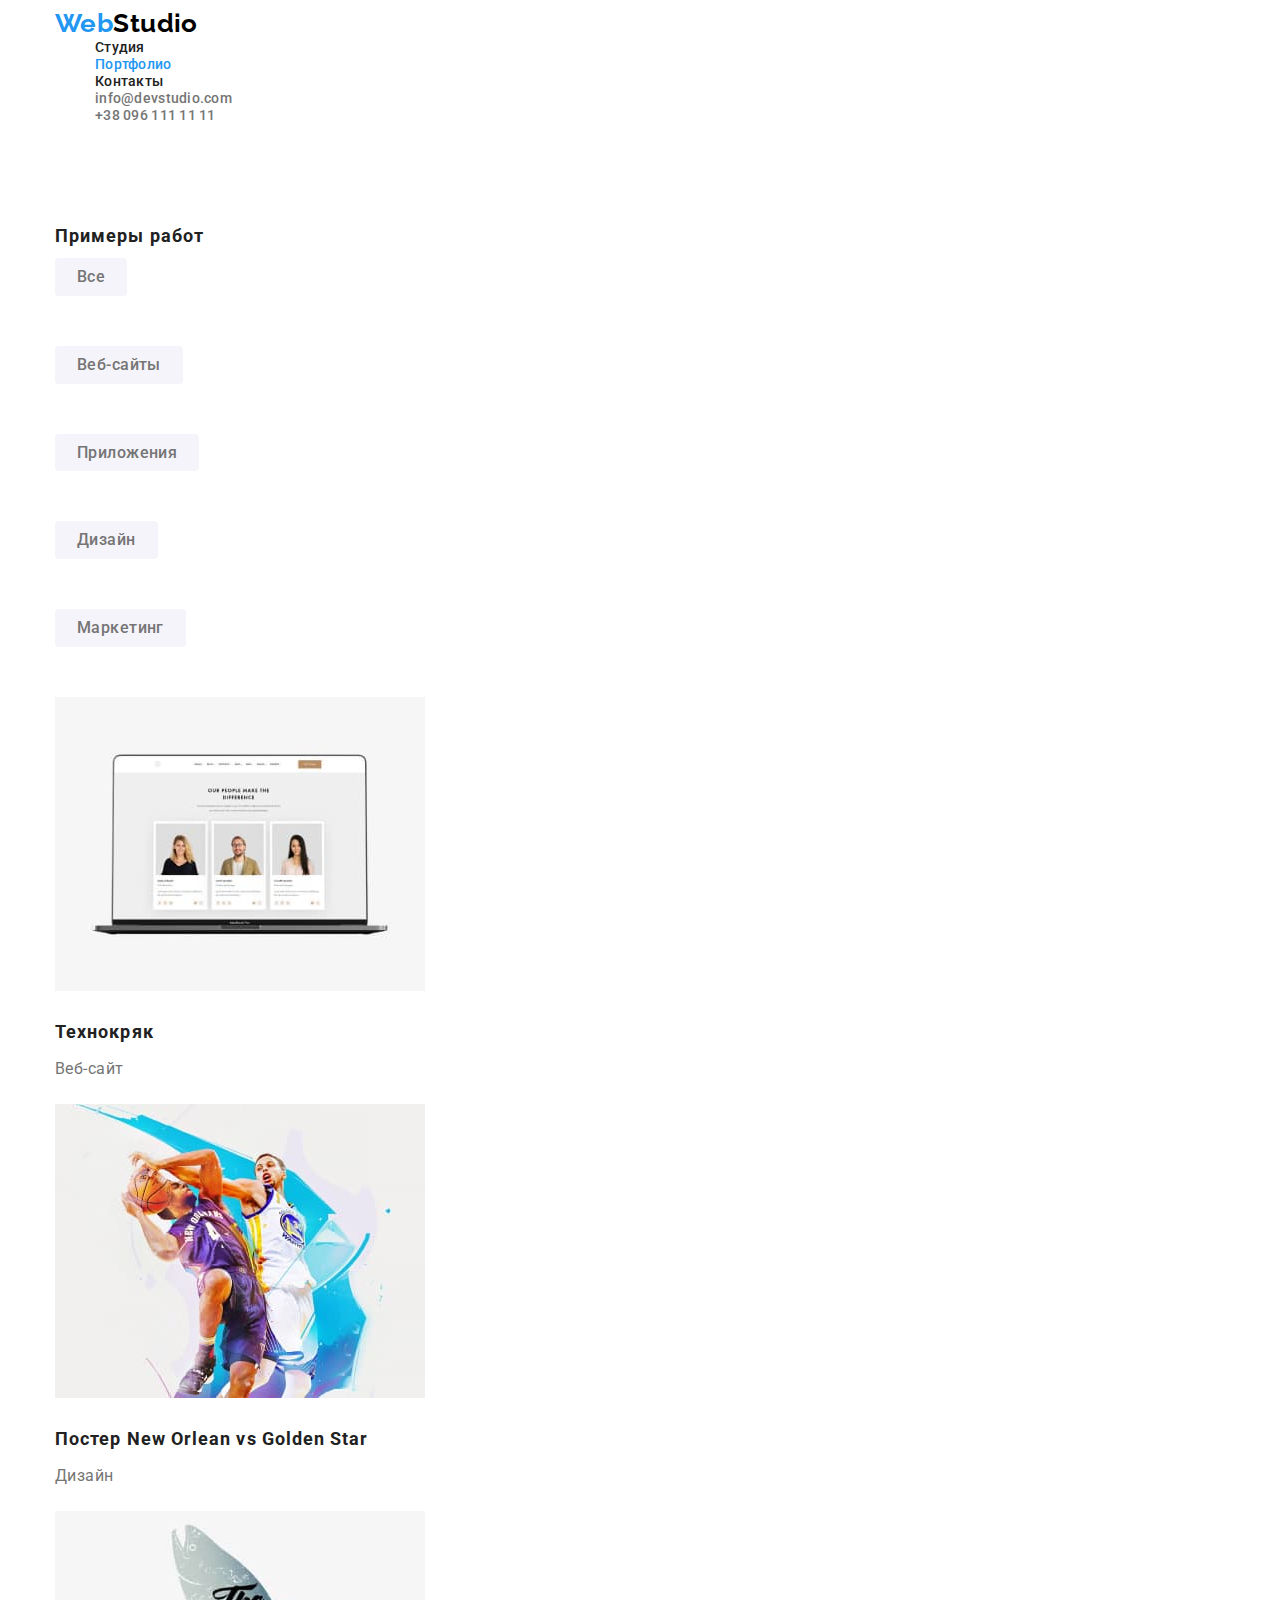
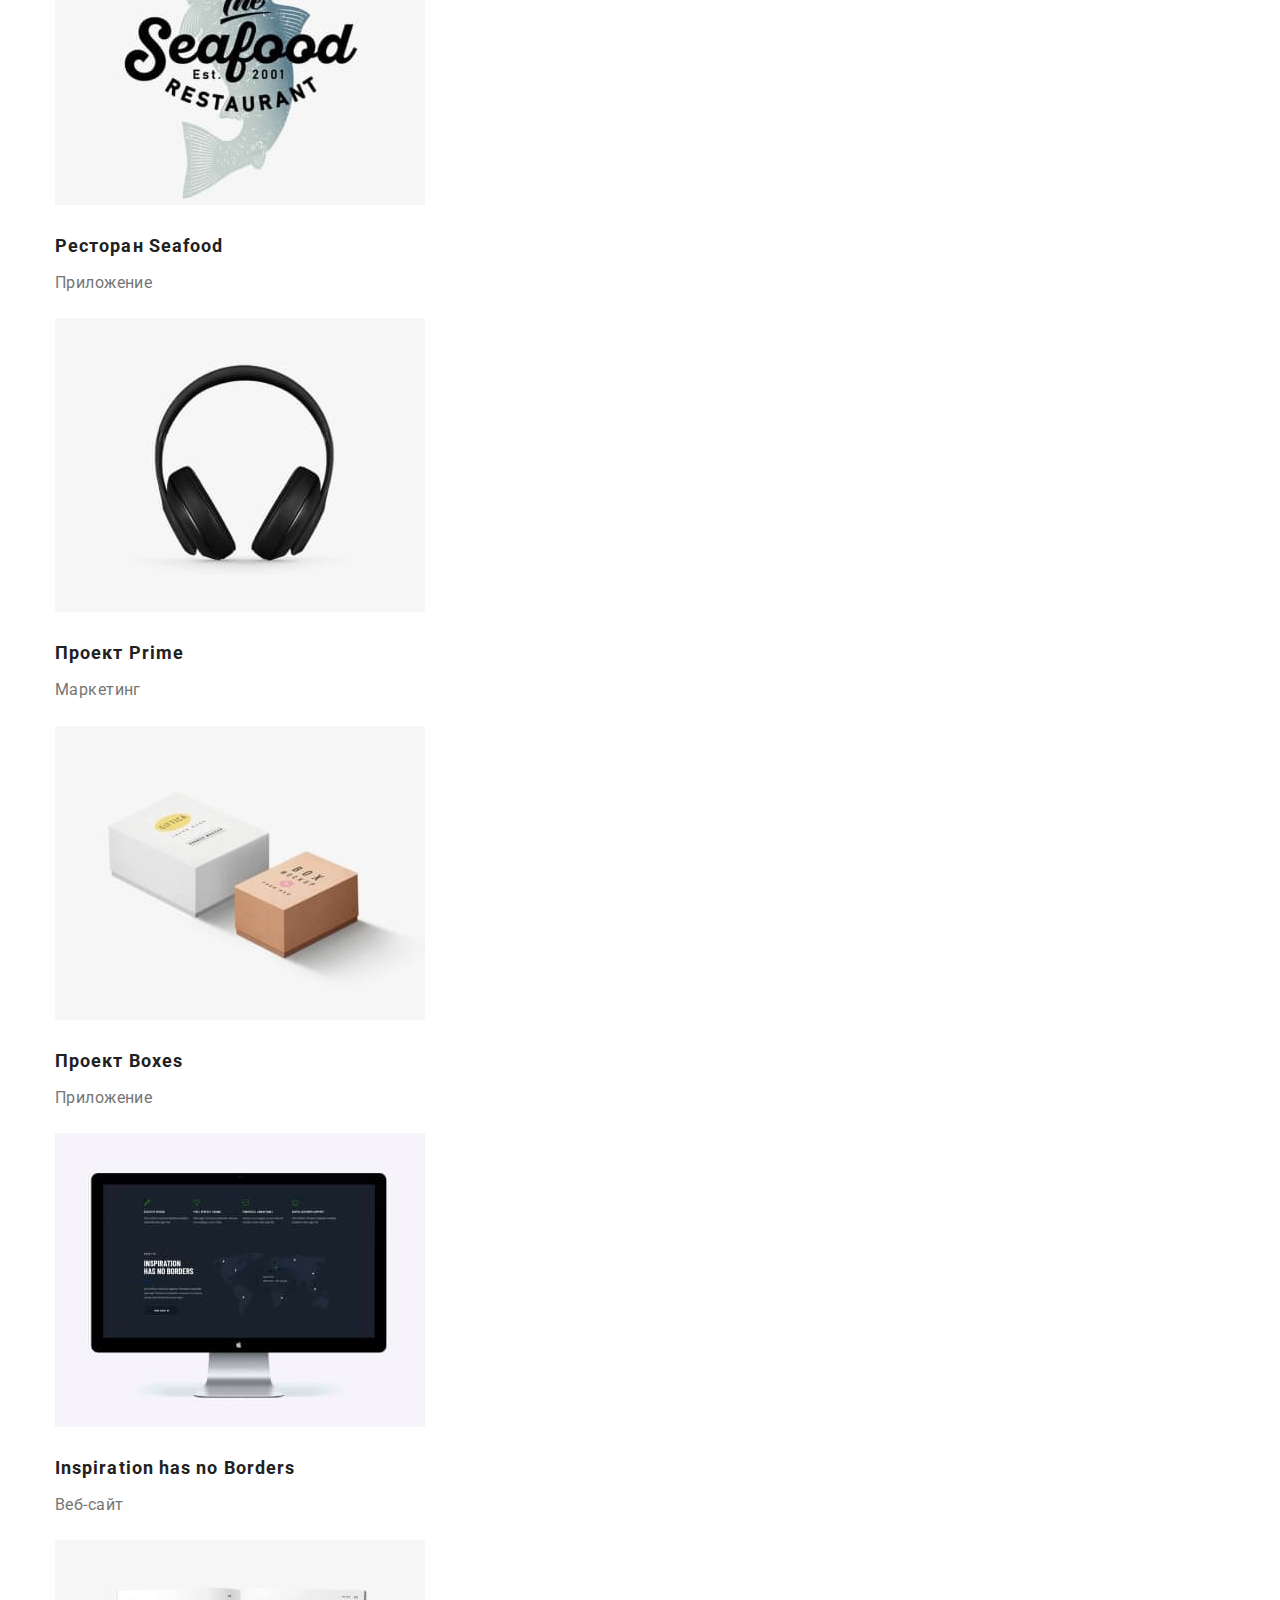
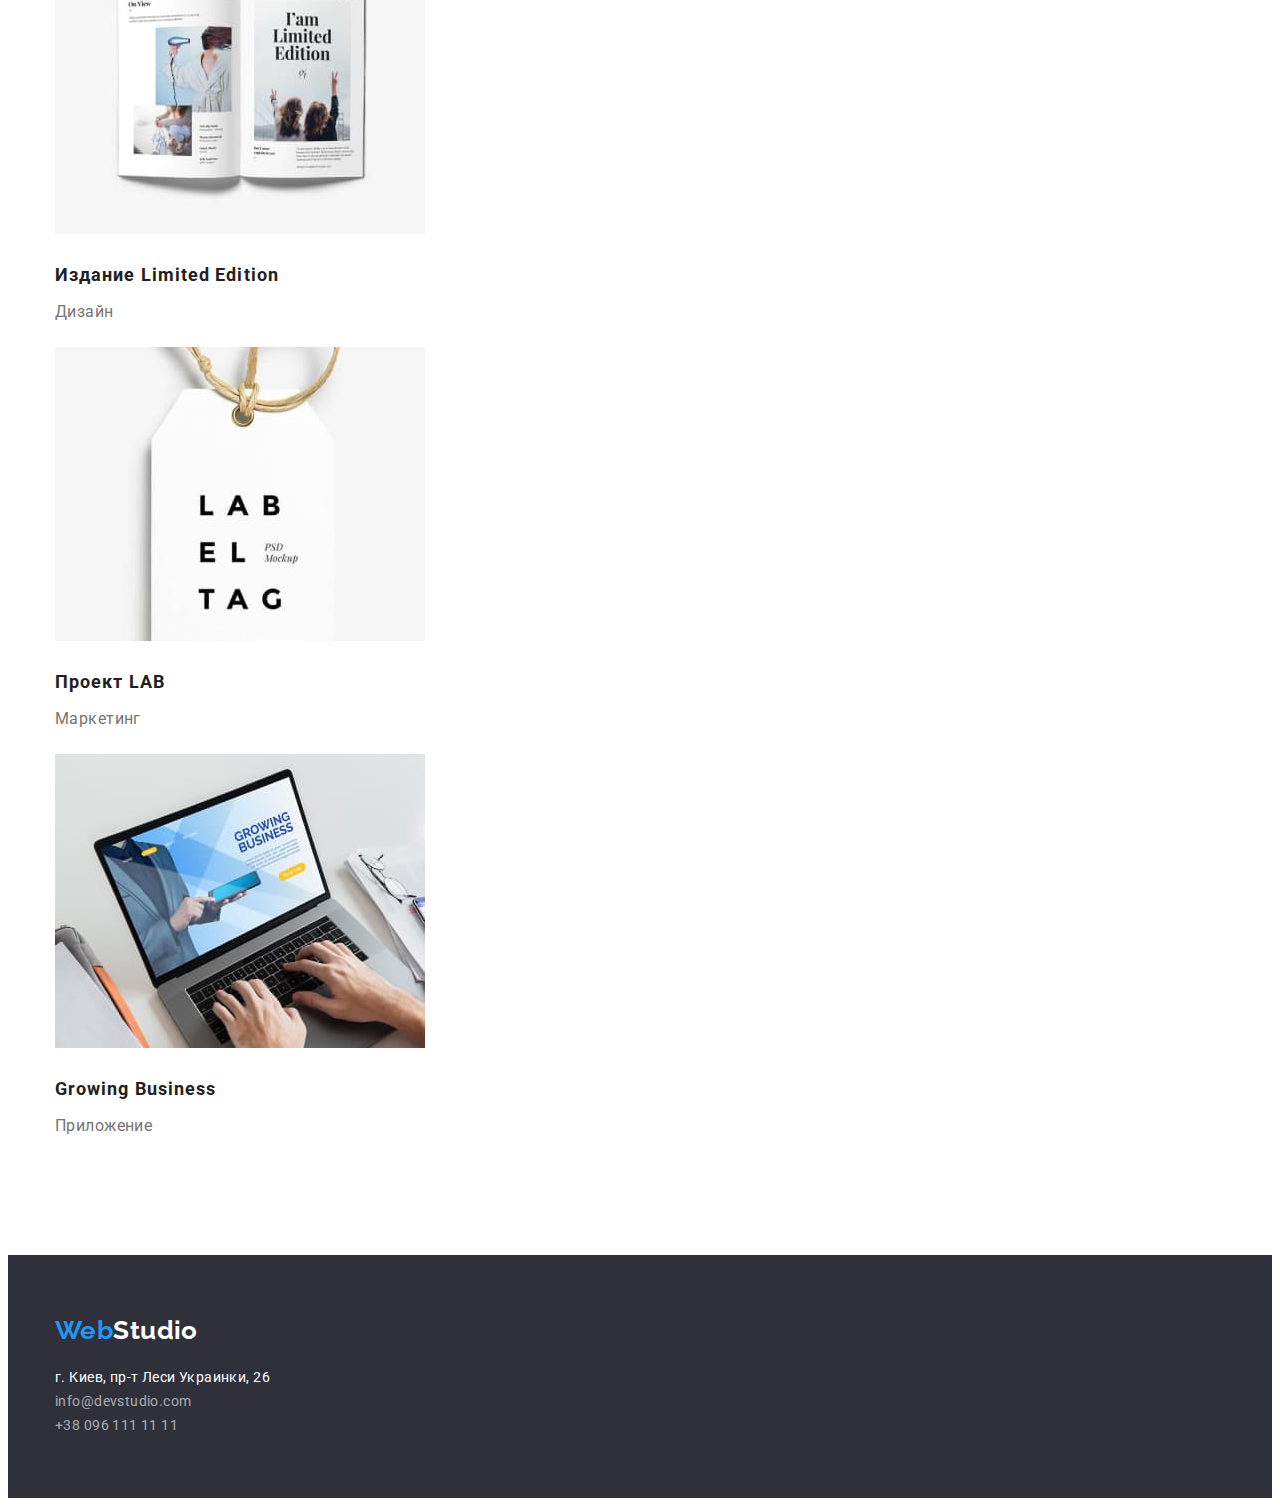
==== portfolio.html @ 48c8d21b "ДЗ2" ====
<!DOCTYPE html>
<html lang="ru">

<head>
  <meta charset="UTF-8">
  <meta http-equiv="X-UA-Compatible" content="IE=edge">
  <meta name="viewport" content="width=device-width, initial-scale=1.0">
  <title>WebStudio</title>
  <link rel="preconnect" href="https://fonts.googleapis.com">
  <link rel="preconnect" href="https://fonts.gstatic.com" crossorigin>
  <link href="https://fonts.googleapis.com/css2?family=Raleway:wght@700&family=Roboto:wght@400;500;700;900&display=swap"
    rel="stylesheet">
  <link rel="modern-normalize" href="https://cdnjs.cloudflare.com/ajax/libs/modern-normalize/1.1.0/modern-normalize.min.css">
  <link rel="stylesheet" href="./css/style.css">
</head>

<body>
  <header>
    <div class="container">
      <a class="logo" href="./index.html">Web<span class="header-logo">Studio</span></a>
      <nav>
        <ul class="main-nav">
          <li><a href="./index.html">Студия</a></li>
          <li><a class="activity" href="./portfolio.html">Портфолио</a></li>
          <li><a href="">Контакты</a></li>
        </ul>
      </nav>
      <ul class="nav-address">
        <li><a href="mailto:info@devstudio.com">info@devstudio.com</a></li>
        <li><a href="tel:+380961111111">+38 096 111 11 11</a></li>
      </ul>
    </div>
  </header>
  <main>
    <section class="section examples">
      <div class="container">
        <h1 class="title">Примеры работ</h1>
        <ul class="list">
          <li>
            <button class="button" type="button">Все</button>
          </li>
          <li>
            <button class="button" type="button">Веб-сайты</button>
          </li>
          <li>
            <button class="button" type="button">Приложения</button>
          </li>
          <li>
            <button class="button" type="button">Дизайн</button>
          </li>
          <li>
            <button class="button" type="button">Маркетинг</button>
          </li>
        </ul>
        <ul class="list">
          <li>
            <img src="./images/img-1.jpg" alt="Ноутбук с командой" width="370" height="294">
            <h2 class="title">Технокряк</h2>
            <p>Веб-сайт</p>
          </li>
          <li>
            <img src="./images/img-2.jpg" alt="Два баскетболиста с мячём" width="370" height="294">
            <h2 class="title">Постер New Orlean vs Golden Star</h2>
            <p>Дизайн</p>
          </li>
          <li>
            <img src="./images/img-3.jpg" alt="Логотип рыбного ресторана" width="370" height="294">
            <h2 class="title">Ресторан Seafood</h2>
            <p>Приложение</p>
          </li>
          <li>
            <img src="./images/img-4.jpg" alt="Наушники" width="370" height="294">
            <h2 class="title">Проект Prime</h2>
            <p>Маркетинг</p>
          </li>
          <li>
            <img src="./images/img-5.jpg" alt="Две коробки" width="370" height="294">
            <h2 class="title">Проект Boxes</h2>
            <p>Приложение</p>
          </li>
          <li>
            <img src="./images/img-6.jpg" alt="Монитор с веб-сайтом" width="370" height="294">
            <h2 class="title">Inspiration has no Borders</h2>
            <p>Веб-сайт</p>
          </li>
          <li>
            <img src="./images/img-7.jpg" alt="Развернутый журнал" width="370" height="294">
            <h2 class="title">Издание Limited Edition</h2>
            <p>Дизайн</p>
          </li>
          <li>
            <img src="./images/img-8.jpg" alt="Белая лейба" width="370" height="294">
            <h2 class="title">Проект LAB</h2>
            <p>Маркетинг</p>
          </li>
          <li>
            <img src="./images/img-9.jpg" alt="Ноутбук с приложением" width="370" height="294">
            <h2 class="title">Growing Business</h2>
            <p>Приложение</p>
          </li>
        </ul>
      </div>
    </section>
  </main>
  <footer>
    <div class="container">
      <a class="logo" href="./index.html">Web<span class="footer-logo">Studio</span></a>
      <address class="footer-address">
        <p class="address">г. Киев, пр-т Леси Украинки, 26</p>
        <ul class="footer-address list">
          <li><a href="mailto:info@devstudio.com">info@devstudio.com</a></li>
          <li><a href="tel:+380961111111">+38 096 111 11 11</a></li>
        </ul>
      </address>
    </div>
  </footer>
</body>

</html>
---- css/style.css ----
:root {
  --main-text-color: #757575;
  --main-title-text-color: #212121;
  --accent-text-color: #2196F3;
  --adress-text-color: rgba(255, 255, 255, 0.6);
  --additional-text-color: #ffffff;
  --hero-background-color: #2F303A;
  --main-background-color: #ffffff;
  --button-hover: #188CE8;
  --header-logo-color: #000000;
  --button-background: #F5F4FA;
}

*,
*::before,
*::after {
  box-sizing: border-box;
}

body {
  color: var(--main-text-color);
  background-color: var(--main-background-color);
  font-family: 'Roboto', sans-serif;
  font-weight: 400;
  font-size: 14px;
  letter-spacing: 0.03em;
}
a {
  text-decoration: none;
}
 li {
  list-style-type: none; 
}
.container {
  width: 1200px;
  padding: 0 15px;
  margin-left: auto;
  margin-right: auto;
  /* outline: 1px solid forestgreen;
  background: red; */
}
/* Стили хедера */
.logo {
  color: var(--accent-text-color);
  font-family: 'Raleway', sans-serif;
  font-weight: 700;
  font-size: 26px;
  line-height: 1.19;
}
.header-logo {
  color: var(--header-logo-color);
}
.main-nav,
.nav-address {
    margin-top: 0;
    margin-bottom: 0;
}
.main-nav a {
  color: var(--main-title-text-color);
  font-weight: 500;
  font-size: 14px;
  line-height: 1.14;
  letter-spacing: 0.02em;
  }
.main-nav .activity{
  color: var(--accent-text-color);
}
.main-nav a:hover,
.main-nav a:focus,
.nav-address a:focus,
.nav-address a:hover,
.footer-address a:focus,
.footer-address a:hover {
  color: var(--accent-text-color);
}
.nav-address a {
  color: var(--main-text-color);
  font-weight: 500;
  font-size: 14px;
  line-height: 1.14;
  letter-spacing: 0.02em;
}
/* Стили Студии */
.hero {
  background-color: var(--hero-background-color);
  color: var(--additional-text-color);
}
.hero h1 {
  font-weight: 900;
  font-size: 44px;
  line-height: 1.36;
  text-align: center;
  line-height: 1.36;
  letter-spacing: 0.06em;
  text-transform: uppercase;
  margin-top: 0;
  margin-bottom: 30px;
  padding-top: 200px;
}
.order {
  color: var(--additional-text-color);
  background-color: var(--accent-text-color);
  cursor: pointer;
  font-family: inherit;
  font-weight: 700;
  font-size: 16px;
  line-height: 1.88;
  letter-spacing: 0.06em;
  padding: 10px 32px;
  box-shadow: 0px 4px 4px 0px #00000026;
  border: 1px solid var(--header-logo-color);
  border-radius: 4px;
  min-width: 200px;
  height: 50px;
  text-align: center;
  margin-bottom: 200px;
}
.order:hover,
.order:focus {
  background-color: var(--button-hover);
  border-color: transparent;
}
.section .title {
  color: var(--main-title-text-color);
  margin-top: 0;
  margin-bottom: 10px;
}
.feature-list {
  margin-top: 94px;
  margin-bottom: 0;
}
.feature .title {
  font-weight: 700;
  font-size: 14px;
  line-height: 1.14;
  text-transform: uppercase;
}
.feature p{
  line-height: 1.71;
  margin-top: 0;
  margin-bottom: 0;
}
.team {
background-color: var(--button-background);
}

.container-works {
  padding-bottom: 94px;
  padding-top: 94px;
}
.title.works {
  font-size: 36px;
  line-height: 1.17;
  text-align: center;
  margin-bottom: 50px;
}
.team h3 {
  font-weight: 500;
  font-size: 16px;
  line-height: 1.19;
  text-align: center;
  margin-bottom: 30px;
}
.team p {
  font-size: 16px;
  line-height: 1.19;
  text-align: center;
  margin-top: 0;
  margin-bottom: 30px;
}
.list {
  margin-top: 0;
  margin-bottom: 0;
  padding-left: 0;
}
.section.team img {
  margin-bottom: 30px;
}
/* Стили футера */
footer {
  background-color: var(--hero-background-color);
  padding-top: 60px;
  padding-bottom: 60px;
}
.footer-logo {
  color: var(--additional-text-color);
}
.address {
  color: var(--additional-text-color);
  font-style: normal;
  line-height: 1.71;
  margin-top: 20px;
  margin-bottom: 0;
}
.footer-address a {
  color: var(--adress-text-color);
  font-style: normal;
  line-height: 1.71;
  margin-top: 9px;
}

/* Стили Портфолио */
.section.examples {
  padding-top: 94px;
  padding-bottom: 94px;
}
.button {
  color: var(--main-title-text-colo);
  background-color: var(--button-background);
  border: none;
  cursor: pointer;
  font-family: inherit;
  font-weight: 500;
  font-size: 16px;
  line-height: 1.62;
  letter-spacing: inherit;
  text-align: center;
  padding: 6px 22px;
  border-radius: 4px;
    margin-bottom: 50px;
}
.button:focus,
.button:hover {
  color: var(--additional-text-color);
  background-color: var(--accent-text-color);
}
.examples .title {
  font-size: 18px;
  line-height: 2;
  letter-spacing: 0.06em;
  margin-bottom: 4px;
}
.examples p {
  font-size: 16px;
  line-height: 1.88;
  margin-top: 0;
  margin-bottom: 20px;
}
.examples img {
  margin-bottom: 20px;
}
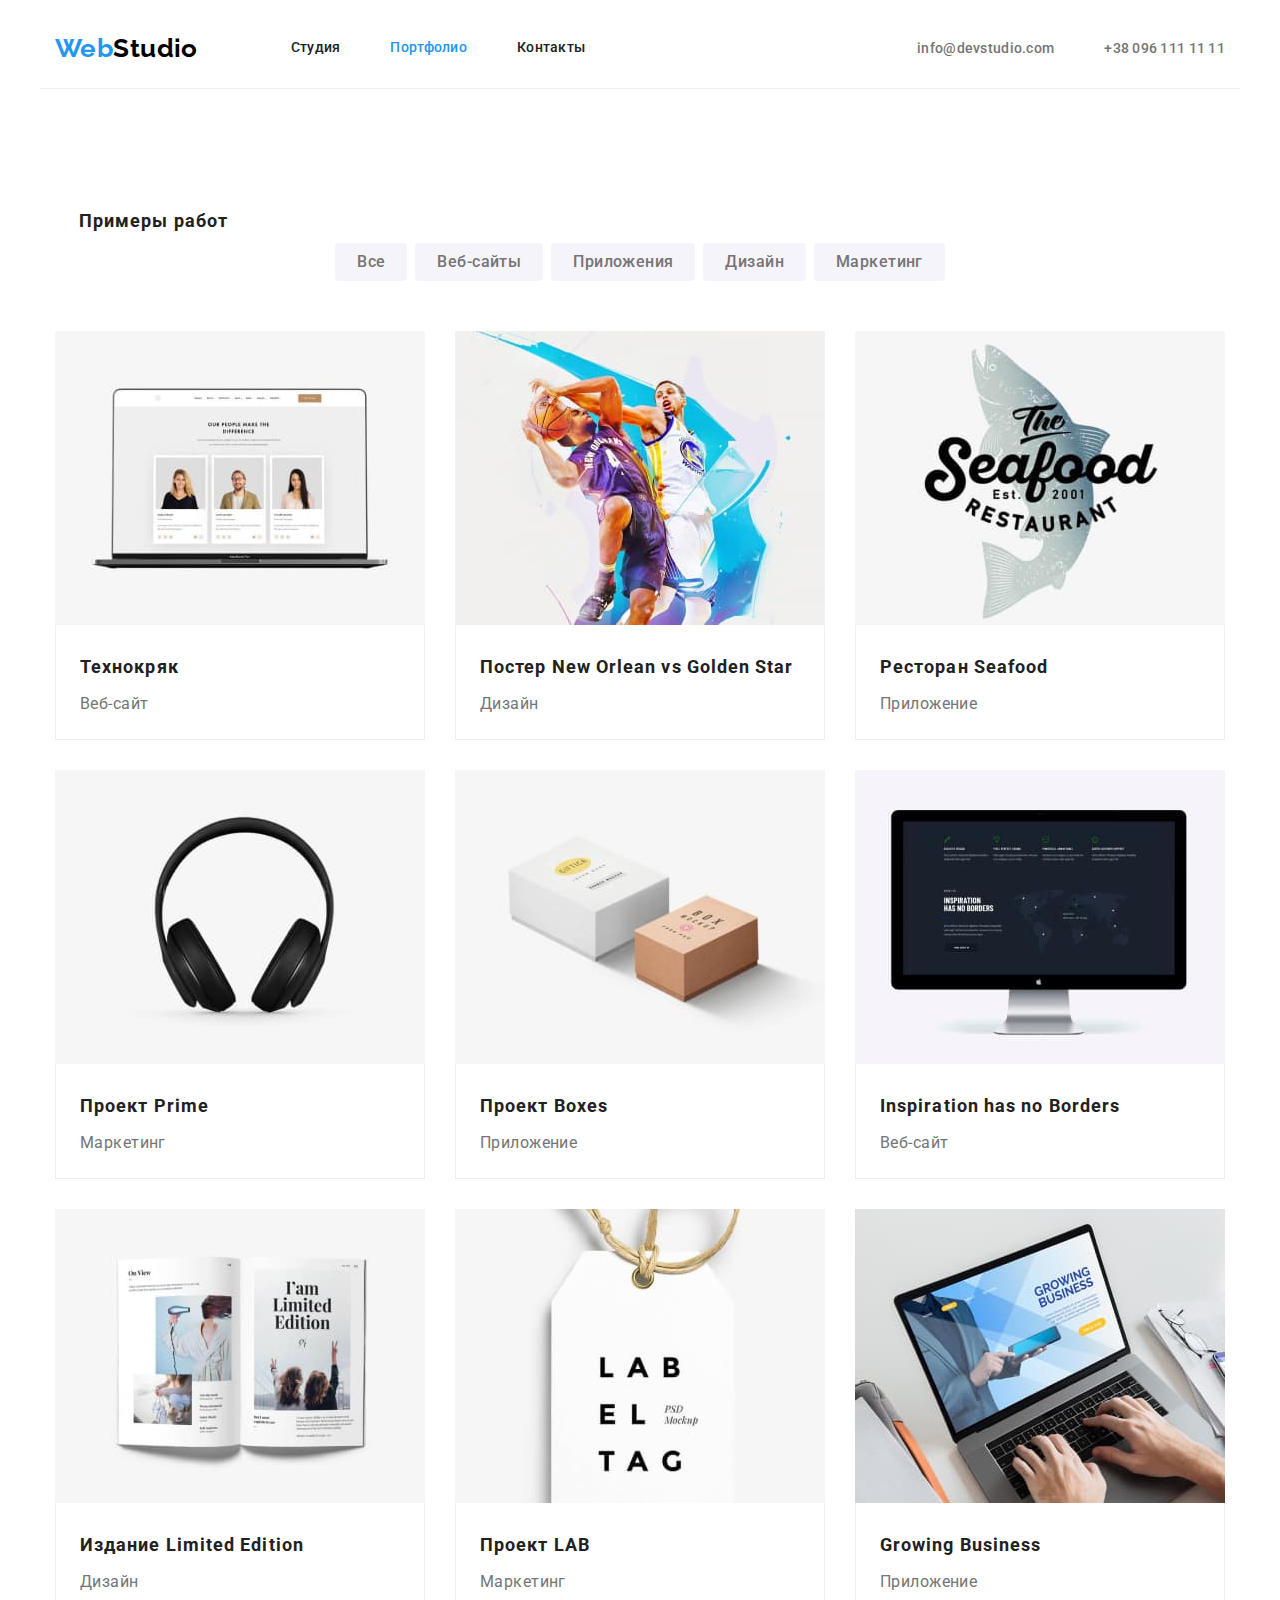
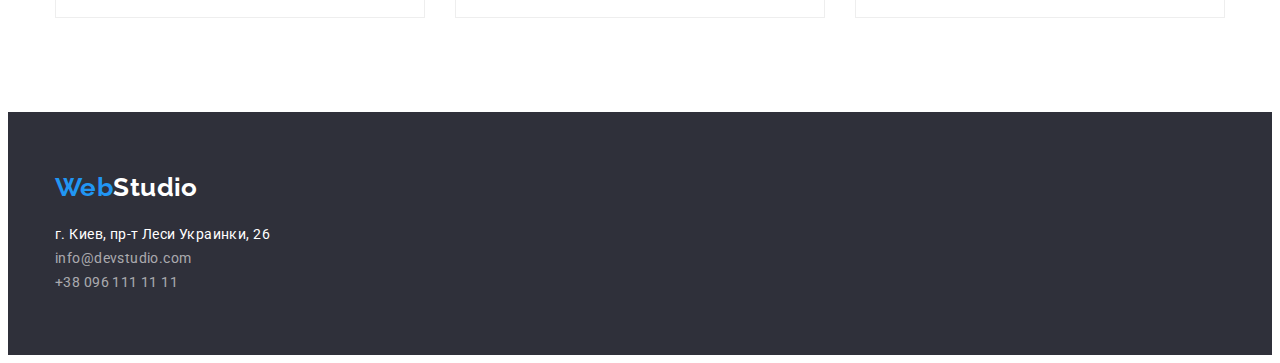
==== commit c6ab477e: "Додавання Flexbox" ====
--- a/portfolio.html
+++ b/portfolio.html
@@ -16,7 +16,7 @@
 
 <body>
   <header>
-    <div class="container">
+    <div class="container header">
       <a class="logo" href="./index.html">Web<span class="header-logo">Studio</span></a>
       <nav>
         <ul class="main-nav">
@@ -35,68 +35,86 @@
     <section class="section examples">
       <div class="container">
         <h1 class="title">Примеры работ</h1>
-        <ul class="list">
-          <li>
+        <ul class="list examples-button">
+          <li class="examples-list">
             <button class="button" type="button">Все</button>
           </li>
-          <li>
+          <li class="examples-list">
             <button class="button" type="button">Веб-сайты</button>
           </li>
-          <li>
+          <li class="examples-list">
             <button class="button" type="button">Приложения</button>
           </li>
-          <li>
+          <li class="examples-list">
             <button class="button" type="button">Дизайн</button>
           </li>
-          <li>
+          <li class="examples-list">
             <button class="button" type="button">Маркетинг</button>
           </li>
         </ul>
-        <ul class="list">
-          <li>
+        <ul class="list portfolio">
+          <li class="portfolio-list">
             <img src="./images/img-1.jpg" alt="Ноутбук с командой" width="370" height="294">
-            <h2 class="title">Технокряк</h2>
-            <p>Веб-сайт</p>
+            <div class="border-box">
+              <h2 class="title">Технокряк</h2>
+              <p>Веб-сайт</p>
+            </div>
           </li>
-          <li>
+          <li class="portfolio-list">
             <img src="./images/img-2.jpg" alt="Два баскетболиста с мячём" width="370" height="294">
-            <h2 class="title">Постер New Orlean vs Golden Star</h2>
-            <p>Дизайн</p>
+            <div class="border-box">
+              <h2 class="title">Постер New Orlean vs Golden Star</h2>
+              <p>Дизайн</p>
+            </div>
           </li>
-          <li>
+          <li class="portfolio-list">
             <img src="./images/img-3.jpg" alt="Логотип рыбного ресторана" width="370" height="294">
-            <h2 class="title">Ресторан Seafood</h2>
-            <p>Приложение</p>
+            <div class="border-box">
+              <h2 class="title">Ресторан Seafood</h2>
+              <p>Приложение</p>
+            </div>
           </li>
-          <li>
+          <li class="portfolio-list">
             <img src="./images/img-4.jpg" alt="Наушники" width="370" height="294">
-            <h2 class="title">Проект Prime</h2>
-            <p>Маркетинг</p>
+            <div class="border-box">
+              <h2 class="title">Проект Prime</h2>
+              <p>Маркетинг</p>
+            </div>
           </li>
-          <li>
+          <li class="portfolio-list">
             <img src="./images/img-5.jpg" alt="Две коробки" width="370" height="294">
-            <h2 class="title">Проект Boxes</h2>
-            <p>Приложение</p>
+            <div class="border-box">
+              <h2 class="title">Проект Boxes</h2>
+              <p>Приложение</p>
+            </div>
           </li>
-          <li>
+          <li class="portfolio-list">
             <img src="./images/img-6.jpg" alt="Монитор с веб-сайтом" width="370" height="294">
-            <h2 class="title">Inspiration has no Borders</h2>
-            <p>Веб-сайт</p>
+            <div class="border-box">
+              <h2 class="title">Inspiration has no Borders</h2>
+              <p>Веб-сайт</p>
+            </div>
           </li>
-          <li>
+          <li class="portfolio-list">
             <img src="./images/img-7.jpg" alt="Развернутый журнал" width="370" height="294">
-            <h2 class="title">Издание Limited Edition</h2>
-            <p>Дизайн</p>
+            <div class="border-box">
+              <h2 class="title">Издание Limited Edition</h2>
+              <p>Дизайн</p>
+            </div>
           </li>
-          <li>
+          <li class="portfolio-list">
             <img src="./images/img-8.jpg" alt="Белая лейба" width="370" height="294">
-            <h2 class="title">Проект LAB</h2>
-            <p>Маркетинг</p>
+            <div class="border-box">
+              <h2 class="title">Проект LAB</h2>
+              <p>Маркетинг</p>
+            </div>
           </li>
-          <li>
+          <li class="portfolio-list">
             <img src="./images/img-9.jpg" alt="Ноутбук с приложением" width="370" height="294">
-            <h2 class="title">Growing Business</h2>
-            <p>Приложение</p>
+            <div class="border-box">
+              <h2 class="title">Growing Business</h2>
+              <p>Приложение</p>
+            </div>
           </li>
         </ul>
       </div>
@@ -107,7 +125,7 @@
       <a class="logo" href="./index.html">Web<span class="footer-logo">Studio</span></a>
       <address class="footer-address">
         <p class="address">г. Киев, пр-т Леси Украинки, 26</p>
-        <ul class="footer-address list">
+        <ul class="footer-address">
           <li><a href="mailto:info@devstudio.com">info@devstudio.com</a></li>
           <li><a href="tel:+380961111111">+38 096 111 11 11</a></li>
         </ul>
--- a/css/style.css
+++ b/css/style.css
@@ -9,6 +9,7 @@
   --button-hover: #188CE8;
   --header-logo-color: #000000;
   --button-background: #F5F4FA;
+  --header-border: #ECECEC;
 }
 
 *,
@@ -36,10 +37,17 @@
   padding: 0 15px;
   margin-left: auto;
   margin-right: auto;
+  
   /* outline: 1px solid forestgreen;
   background: red; */
 }
 /* Стили хедера */
+.header {
+  display: flex;
+  align-items: center;
+  border-bottom: 1px solid var(--header-border);
+}
+
 .logo {
   color: var(--accent-text-color);
   font-family: 'Raleway', sans-serif;
@@ -47,13 +55,29 @@
   font-size: 26px;
   line-height: 1.19;
 }
+.header >.logo {
+  margin-right: 93px;
+}
 .header-logo {
   color: var(--header-logo-color);
 }
 .main-nav,
 .nav-address {
+    display: flex;
     margin-top: 0;
     margin-bottom: 0;
+    padding-left: 0;    
+}
+.nav-address {
+  margin-left: auto;
+}
+.main-nav li,
+.nav-address li {
+  margin-right: 50px;
+}
+.main-nav li:last-child,
+.nav-address li:last-child {
+  margin-right: 0;
 }
 .main-nav a {
   color: var(--main-title-text-color);
@@ -61,6 +85,9 @@
   font-size: 14px;
   line-height: 1.14;
   letter-spacing: 0.02em;
+  display: block;
+  padding-top: 32px;
+  padding-bottom: 32px;
   }
 .main-nav .activity{
   color: var(--accent-text-color);
@@ -84,12 +111,12 @@
 .hero {
   background-color: var(--hero-background-color);
   color: var(--additional-text-color);
+  text-align: center;
 }
 .hero h1 {
   font-weight: 900;
   font-size: 44px;
   line-height: 1.36;
-  text-align: center;
   line-height: 1.36;
   letter-spacing: 0.06em;
   text-transform: uppercase;
@@ -108,7 +135,7 @@
   letter-spacing: 0.06em;
   padding: 10px 32px;
   box-shadow: 0px 4px 4px 0px #00000026;
-  border: 1px solid var(--header-logo-color);
+  border: 1px solid var(--accent-text-color);
   border-radius: 4px;
   min-width: 200px;
   height: 50px;
@@ -128,6 +155,17 @@
 .feature-list {
   margin-top: 94px;
   margin-bottom: 0;
+  padding-left: 0;
+  display: flex;
+
+}
+.feature-list-item {
+  flex-basis: calc((100% -90px)/4);
+  margin-right: 30px;
+}
+.feature-list-item:last-child,
+.title-list:last-child {
+  margin-right: 0;
 }
 .feature .title {
   font-weight: 700;
@@ -143,7 +181,9 @@
 .team {
 background-color: var(--button-background);
 }
-
+.feature-list-item {
+  background-color: var(--main-background-color);
+}
 .container-works {
   padding-bottom: 94px;
   padding-top: 94px;
@@ -172,6 +212,11 @@
   margin-top: 0;
   margin-bottom: 0;
   padding-left: 0;
+  display: flex;
+}
+.title-list {
+  flex-basis: calc((100% -60px)/3);
+  margin-right: 30px;
 }
 .section.team img {
   margin-bottom: 30px;
@@ -198,11 +243,24 @@
   line-height: 1.71;
   margin-top: 9px;
 }
-
+.footer-address {
+  margin-top: 0;
+  margin-bottom: 0;
+  padding-left: 0;
+}
 /* Стили Портфолио */
 .section.examples {
   padding-top: 94px;
   padding-bottom: 94px;
+}
+.examples-button {
+  justify-content: center;
+}
+.examples-list {
+  margin-right: 8px;
+}
+.examples-list:last-child {
+  margin-right: 0;
 }
 .button {
   color: var(--main-title-text-colo);
@@ -217,26 +275,50 @@
   text-align: center;
   padding: 6px 22px;
   border-radius: 4px;
-    margin-bottom: 50px;
+  margin-bottom: 50px;
 }
 .button:focus,
 .button:hover {
   color: var(--additional-text-color);
   background-color: var(--accent-text-color);
+}
+.portfolio {
+  flex-wrap: wrap;
+ }
+
+.portfolio-list {
+  flex-basis: 370px;
+  margin-right: 30px;
+  margin-bottom: 30px;
+}
+.portfolio-list:nth-child(3n) {
+  margin-right: 0;
+}
+
+.portfolio-list:nth-last-child(-n+3) {
+  margin-bottom: 0;
 }
 .examples .title {
   font-size: 18px;
   line-height: 2;
   letter-spacing: 0.06em;
   margin-bottom: 4px;
+  padding-top: 20px;
+  padding-left: 24px;
 }
 .examples p {
   font-size: 16px;
   line-height: 1.88;
   margin-top: 0;
   margin-bottom: 20px;
-}
-.examples img {
-  margin-bottom: 20px;
-}
-
+  padding-left: 24px;
+}
+.portfolio-list >img {
+  display: block;
+}
+.border-box {
+  display: block;
+  border: 1px solid #EEEEEE;
+  border-top: transparent;
+  padding-top: 4px;
+}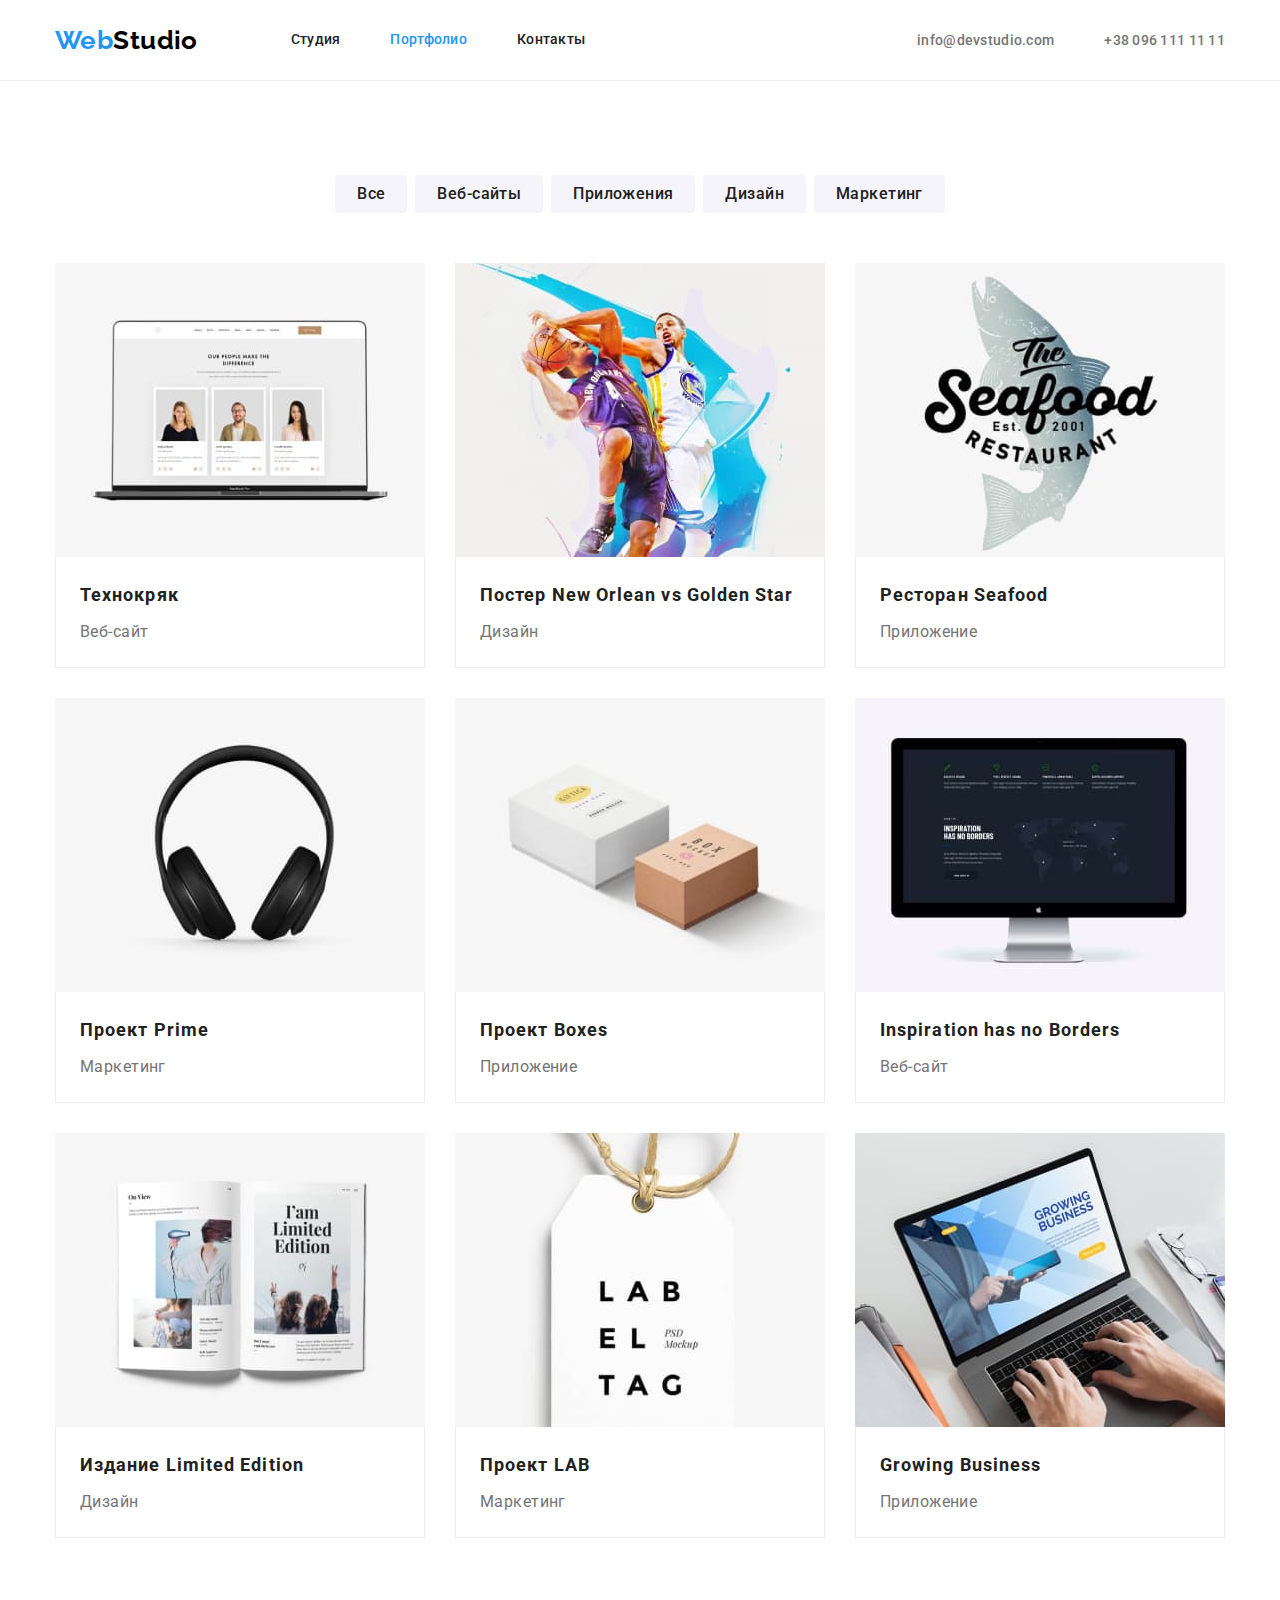
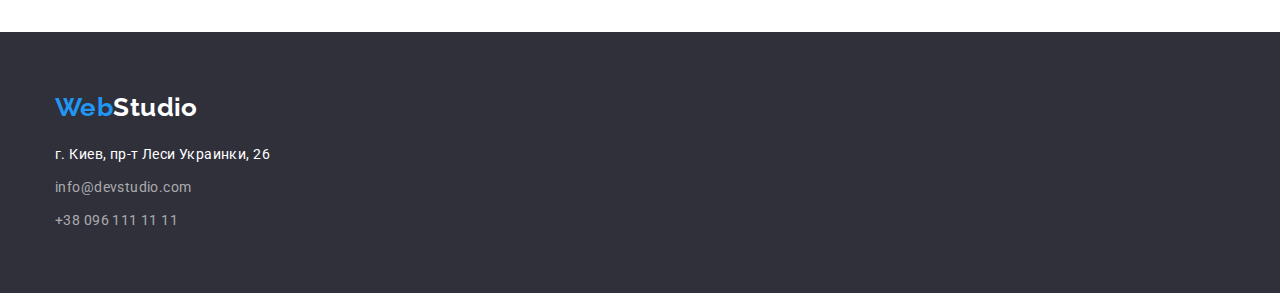
==== commit 69c594e0: "Виправлення відступів" ====
--- a/portfolio.html
+++ b/portfolio.html
@@ -10,7 +10,7 @@
   <link rel="preconnect" href="https://fonts.gstatic.com" crossorigin>
   <link href="https://fonts.googleapis.com/css2?family=Raleway:wght@700&family=Roboto:wght@400;500;700;900&display=swap"
     rel="stylesheet">
-  <link rel="modern-normalize" href="https://cdnjs.cloudflare.com/ajax/libs/modern-normalize/1.1.0/modern-normalize.min.css">
+  <link rel="stylesheet" href="https://cdnjs.cloudflare.com/ajax/libs/modern-normalize/1.1.0/modern-normalize.min.css">
   <link rel="stylesheet" href="./css/style.css">
 </head>
 
@@ -34,7 +34,7 @@
   <main>
     <section class="section examples">
       <div class="container">
-        <h1 class="title">Примеры работ</h1>
+        <h1 class="hide">Примеры работ</h1>
         <ul class="list examples-button">
           <li class="examples-list">
             <button class="button" type="button">Все</button>
--- a/css/style.css
+++ b/css/style.css
@@ -12,12 +12,6 @@
   --header-border: #ECECEC;
 }
 
-*,
-*::before,
-*::after {
-  box-sizing: border-box;
-}
-
 body {
   color: var(--main-text-color);
   background-color: var(--main-background-color);
@@ -36,18 +30,22 @@
   width: 1200px;
   padding: 0 15px;
   margin-left: auto;
-  margin-right: auto;
-  
+  margin-right: auto;  
   /* outline: 1px solid forestgreen;
   background: red; */
 }
+section {
+    padding-top: 94px;
+    padding-bottom: 94px;
+}
 /* Стили хедера */
+header {
+  border-bottom: 1px solid var(--header-border);
+}
 .header {
   display: flex;
   align-items: center;
-  border-bottom: 1px solid var(--header-border);
-}
-
+}
 .logo {
   color: var(--accent-text-color);
   font-family: 'Raleway', sans-serif;
@@ -108,10 +106,13 @@
   letter-spacing: 0.02em;
 }
 /* Стили Студии */
+
 .hero {
   background-color: var(--hero-background-color);
   color: var(--additional-text-color);
   text-align: center;
+  padding-top: 200px;
+  padding-bottom: 200px;
 }
 .hero h1 {
   font-weight: 900;
@@ -122,7 +123,6 @@
   text-transform: uppercase;
   margin-top: 0;
   margin-bottom: 30px;
-  padding-top: 200px;
 }
 .order {
   color: var(--additional-text-color);
@@ -137,10 +137,8 @@
   box-shadow: 0px 4px 4px 0px #00000026;
   border: 1px solid var(--accent-text-color);
   border-radius: 4px;
-  min-width: 200px;
   height: 50px;
   text-align: center;
-  margin-bottom: 200px;
 }
 .order:hover,
 .order:focus {
@@ -152,9 +150,30 @@
   margin-top: 0;
   margin-bottom: 10px;
 }
+.hide {
+        /* Удаляем элемент из потока документа */
+      position: absolute;
+      /* Временное решение для неверно произносимого, размазанного текста */
+      white-space: nowrap;
+      /* Устанавливаем минимально возможный размер (некоторые скринридеры игнорируют элементы с нулевой высотой и шириной) */
+      width: 1px;
+      height: 1px;
+      /* Скрываем вылезающий за границы контент */
+      overflow: hidden;
+      /* Сбрасываем любые свойства, которые могут повлиять на размер элемента */
+      border: 0;
+      padding: 0;
+      /* Вырезаем ту часть контента, которая должна отображаться. */
+      /* Устаревшее свойство clip для старых браузеров */
+      clip: rect(0 0 0 0);
+      /* clip-path для новых браузеров. inset(50%) определяет область вставки, которая позволит контенту исчезнуть.  */
+      clip-path: inset(50%);
+      /* Похоже, никто до конца не понимает, почему тут margin: -1px. Кроме того, это приводит к проблемам (читай: https://github.com/h5bp/html5-boilerplate/issues/1985). */
+      margin: -1px;
+    }
 .feature-list {
-  margin-top: 94px;
-  margin-bottom: 0;
+  margin-bottom: 0;
+  margin-top: 0;
   padding-left: 0;
   display: flex;
 
@@ -184,9 +203,8 @@
 .feature-list-item {
   background-color: var(--main-background-color);
 }
-.container-works {
-  padding-bottom: 94px;
-  padding-top: 94px;
+.section-works {
+  padding-top: 0;
 }
 .title.works {
   font-size: 36px;
@@ -194,19 +212,22 @@
   text-align: center;
   margin-bottom: 50px;
 }
+.team-member {
+  margin-bottom: 30px;
+  margin-top: 30px;
+}
 .team h3 {
   font-weight: 500;
   font-size: 16px;
   line-height: 1.19;
   text-align: center;
-  margin-bottom: 30px;
 }
 .team p {
   font-size: 16px;
   line-height: 1.19;
   text-align: center;
   margin-top: 0;
-  margin-bottom: 30px;
+  margin-bottom: 0;
 }
 .list {
   margin-top: 0;
@@ -217,9 +238,6 @@
 .title-list {
   flex-basis: calc((100% -60px)/3);
   margin-right: 30px;
-}
-.section.team img {
-  margin-bottom: 30px;
 }
 /* Стили футера */
 footer {
@@ -241,7 +259,9 @@
   color: var(--adress-text-color);
   font-style: normal;
   line-height: 1.71;
-  margin-top: 9px;
+}
+.footer-address li {
+margin-top: 9px;
 }
 .footer-address {
   margin-top: 0;
@@ -255,6 +275,7 @@
 }
 .examples-button {
   justify-content: center;
+  margin-bottom: 50px;
 }
 .examples-list {
   margin-right: 8px;
@@ -263,7 +284,7 @@
   margin-right: 0;
 }
 .button {
-  color: var(--main-title-text-colo);
+  color: var(--main-title-text-color);
   background-color: var(--button-background);
   border: none;
   cursor: pointer;
@@ -275,7 +296,6 @@
   text-align: center;
   padding: 6px 22px;
   border-radius: 4px;
-  margin-bottom: 50px;
 }
 .button:focus,
 .button:hover {
@@ -303,15 +323,12 @@
   line-height: 2;
   letter-spacing: 0.06em;
   margin-bottom: 4px;
-  padding-top: 20px;
-  padding-left: 24px;
 }
 .examples p {
   font-size: 16px;
   line-height: 1.88;
   margin-top: 0;
-  margin-bottom: 20px;
-  padding-left: 24px;
+  margin-bottom: 0;
 }
 .portfolio-list >img {
   display: block;
@@ -320,5 +337,5 @@
   display: block;
   border: 1px solid #EEEEEE;
   border-top: transparent;
-  padding-top: 4px;
+  padding: 20px 24px;
 }